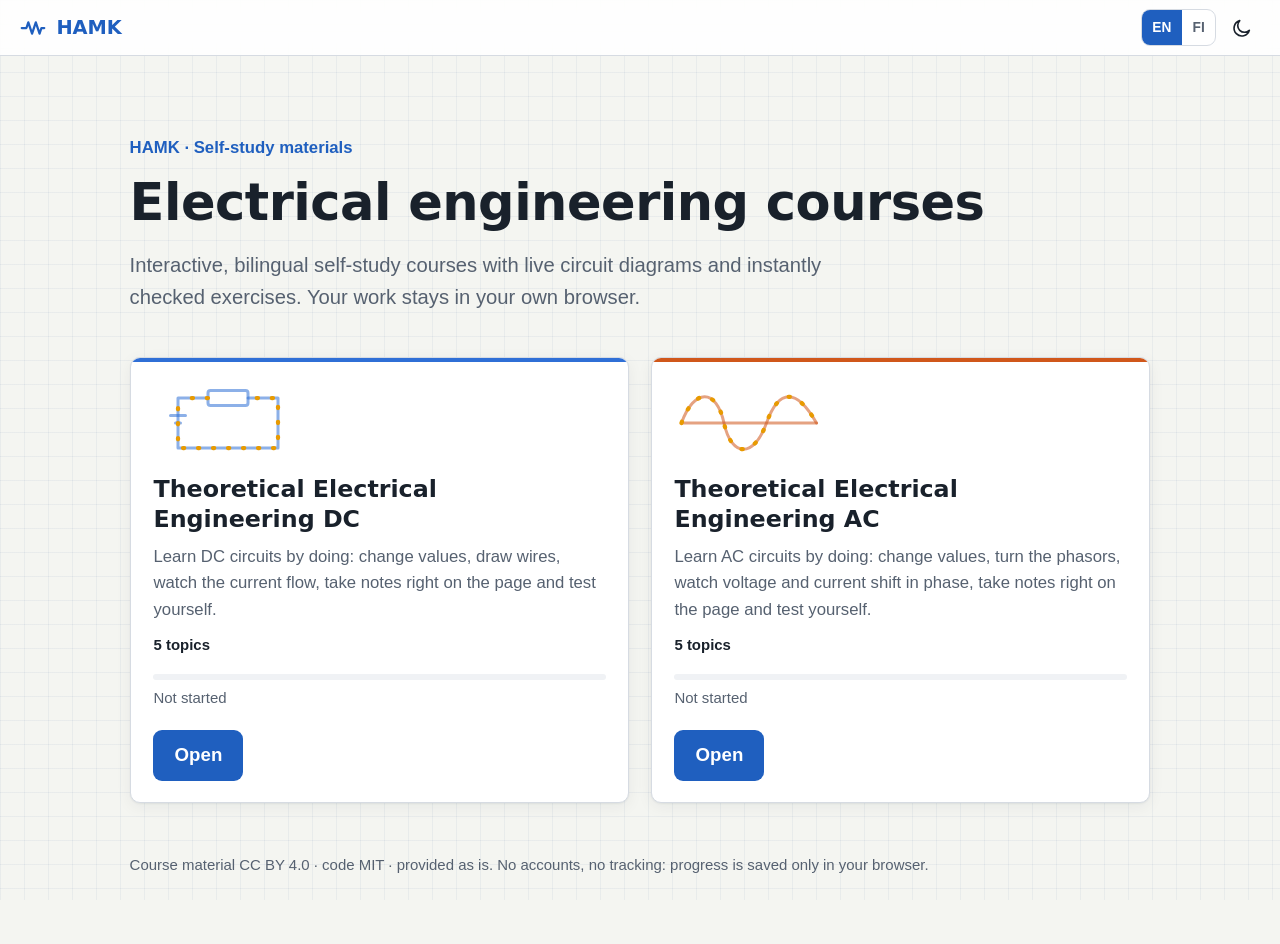
==== index.html @ eafe51d9 "Update courses (source a0dd966)" ====
<!DOCTYPE html>
<html lang="en" data-theme="light">
<head>
<meta charset="utf-8">
<meta http-equiv="Content-Security-Policy" content="default-src 'none'; script-src 'self' 'sha256-cCzrmv+1ZCsikXsDIa3vxdvgiWqW33USmjHxiFGVEnU='; style-src 'self' 'unsafe-inline'; img-src 'self' data: blob:; font-src 'self'; connect-src 'none'; form-action 'none'; base-uri 'none'; object-src 'none'">
<meta name="referrer" content="no-referrer">
<meta name="viewport" content="width=device-width, initial-scale=1, viewport-fit=cover">
<title>Electrical engineering courses · HAMK</title>
<meta name="color-scheme" content="light dark">
<link rel="icon" href="favicon.svg?v=e45cb06618" type="image/svg+xml">
<link rel="stylesheet" href="tokens.css?v=3f46a9041d">
<link rel="stylesheet" href="landing.css?v=b8258953c3">
<script>
  // Apply saved theme/language before first paint to avoid a flash of the wrong theme.
  (function () {
    try {
      var p = JSON.parse(localStorage.getItem('phys.prefs') || '{}');
      document.documentElement.setAttribute('data-theme', p.theme || (matchMedia('(prefers-color-scheme: dark)').matches ? 'dark' : 'light'));
      if (p.lang === 'fi' || p.lang === 'en') document.documentElement.setAttribute('lang', p.lang);
    } catch (e) {}
  })();
</script>
</head>
<body>
<header class="bar">
  <span class="brand">
    <svg viewBox="0 0 32 32" aria-hidden="true"><path d="M4 16h5l2-6 4 12 4-12 4 12 2-6h3" fill="none" stroke="currentColor" stroke-width="2.4" stroke-linejoin="round" stroke-linecap="round"/></svg>
    HAMK
  </span>
  <div class="actions">
    <button type="button" class="lang-btn" id="btn-lang"><span lang="en">EN</span><span lang="fi">FI</span></button>
    <button type="button" class="icon-btn" id="btn-theme">
      <svg class="i-sun" viewBox="0 0 24 24" aria-hidden="true"><circle cx="12" cy="12" r="4.5"/><path d="M12 2v2.5M12 19.5V22M2 12h2.5M19.5 12H22M4.9 4.9l1.8 1.8M17.3 17.3l1.8 1.8M4.9 19.1l1.8-1.8M17.3 6.7l1.8-1.8"/></svg>
      <svg class="i-moon" viewBox="0 0 24 24" aria-hidden="true"><path d="M20 14.5A8.5 8.5 0 1 1 9.5 4a7 7 0 0 0 10.5 10.5z"/></svg>
    </button>
  </div>
</header>

<main>
  <section class="hero">
    <p class="eyebrow" data-i18n="eyebrow">HAMK · Self-study materials</p>
    <h1 data-i18n="title">Electrical engineering courses</h1>
    <p class="lead" data-i18n="intro">Interactive, bilingual self-study courses with live circuit diagrams and instantly checked exercises. Your work stays in your own browser.</p>
  </section>

  <ul class="grid">
    <li class="card card-dc" data-key="tdc.summary" data-topics="5">
      <svg class="art" viewBox="0 0 120 64" aria-hidden="true"><path class="wire" d="M20 12H44M76 12H100V52H20V12"/><rect class="wire" x="44" y="6" width="32" height="12" rx="2"/><path class="wire" d="M14 26H26M18 32H22" /><path class="flow" d="M20 20V52H100V12H76M44 12H20"/></svg>
      <h2 data-i18n="dc.title">Theoretical Electrical Engineering DC</h2>
      <p class="sum" data-i18n="dc.lead"></p>
      <p class="topics" data-i18n="topics"></p>
      <div class="foot">
        <div class="progress" role="progressbar" aria-valuemin="0" aria-valuemax="100"><span></span></div>
        <p class="stat"></p>
      </div>
      <a class="btn" href="dc/index.html"></a>
    </li>
    <li class="card card-ac" data-key="tac.summary" data-topics="5">
      <svg class="art" viewBox="0 0 120 64" aria-hidden="true"><path class="wire" d="M6 32H114"/><path class="wire" d="M6 32C16 4 34 4 40 32S64 60 74 32S98 4 114 32"/><path class="flow" d="M6 32C16 4 34 4 40 32S64 60 74 32S98 4 114 32"/></svg>
      <h2 data-i18n="ac.title">Theoretical Electrical Engineering AC</h2>
      <p class="sum" data-i18n="ac.lead"></p>
      <p class="topics" data-i18n="topics"></p>
      <div class="foot">
        <div class="progress" role="progressbar" aria-valuemin="0" aria-valuemax="100"><span></span></div>
        <p class="stat"></p>
      </div>
      <a class="btn" href="ac/index.html"></a>
    </li>
  </ul>
</main>

<footer class="foot-note"><p data-i18n="footer"></p></footer>
<noscript><p class="noscript">Open the courses: <a href="dc/index.html">DC</a> · <a href="ac/index.html">AC</a></p></noscript>
<script src="landing.js?v=c058199a79"></script>
</body>
</html>
---- tokens.css ----
/* Design tokens. Light = "graph paper", dark = "oscilloscope". All colours used by CSS, SVG and
 * canvas/three.js come from here (JS reads them with TDC.theme.color('--name')). */
:root {
  --font-body: "Segoe UI Variable Text", "Segoe UI", Inter, Roboto, "Helvetica Neue", Arial, system-ui, sans-serif;
  --font-head: "Segoe UI Variable Display", "Segoe UI", Inter, Roboto, system-ui, sans-serif;
  --font-math: "Cambria Math", Cambria, "STIX Two Math", "Latin Modern Math", "Times New Roman", serif;
  --font-mono: "Cascadia Mono", Consolas, "SF Mono", Menlo, ui-monospace, monospace;
  --radius: 10px;
  --radius-sm: 6px;
  --gap: 1rem;
  --wide: 62rem;          /* one width for every section, box and table */
  --header-h: 56px;
  --ease: cubic-bezier(.2, .7, .2, 1);
  /* topic accents (same in both themes, tuned for AA on both surfaces) */
  --t1: #2f6fd6; --t2: #d0571a; --t3: #12936f; --t4: #8250df; --t5: #c4317a;
}

:root[data-theme="light"] {
  color-scheme: light;
  --bg: #f4f5f1;
  --bg-grid: rgba(40, 80, 140, .06);
  --surface: #ffffff;
  --surface-2: #f0f2f5;
  --fg: #19212b;
  --muted: #566170;
  --line: #d6dbe2;
  --primary: #1f5fbf;
  --primary-fg: #ffffff;
  --focus: #1f5fbf;
  --ok: #1e7f4f; --ok-bg: #e5f5ec;
  --bad: #b42318; --bad-bg: #fdecea;
  --warn: #8a5a00; --warn-bg: #fff4d6;
  --info-bg: #eaf1fc;
  --shadow: 0 1px 2px rgba(20, 30, 50, .06), 0 4px 16px rgba(20, 30, 50, .06);
  --shadow-lg: 0 10px 40px rgba(20, 30, 50, .16);
  /* circuit / plot */
  --c-wire: #233142;
  --c-wire-user: #d0571a;
  --c-body-fill: #ffffff;
  --c-grid-dot: #c3cad4;
  --c-flow: #e89a00;
  --c-electron: #1f8fd6;
  --c-label: #19212b;
  --c-value: #1f5fbf;
  --c-display-bg: #0f1a12;
  --c-display-fg: #6dff9e;
  --c-1: #1f5fbf; --c-2: #d0571a; --c-3: #12936f; --c-4: #8250df; --c-5: #c4317a; --c-6: #8a6d00;
  --mark-opacity: .35;
}

:root[data-theme="dark"] {
  color-scheme: dark;
  --bg: #0d131a;
  --bg-grid: rgba(110, 170, 255, .05);
  --surface: #141c26;
  --surface-2: #1b2532;
  --fg: #e4ebf2;
  --muted: #98a6b5;
  --line: #2a3747;
  --primary: #6ea8ff;
  --primary-fg: #08121f;
  --focus: #8dbbff;
  --ok: #5fd39a; --ok-bg: #11291e;
  --bad: #ff8a80; --bad-bg: #2d1514;
  --warn: #ffcf66; --warn-bg: #2b230f;
  --info-bg: #142338;
  --shadow: 0 1px 2px rgba(0, 0, 0, .4), 0 4px 18px rgba(0, 0, 0, .3);
  --shadow-lg: 0 10px 40px rgba(0, 0, 0, .55);
  --c-wire: #c9d6e3;
  --c-wire-user: #ff9b5c;
  --c-body-fill: #141c26;
  --c-grid-dot: #2f3d4e;
  --c-flow: #ffc04d;
  --c-electron: #5cc8ff;
  --c-label: #e4ebf2;
  --c-value: #8dbbff;
  --c-display-bg: #050b07;
  --c-display-fg: #6dff9e;
  --c-1: #6ea8ff; --c-2: #ff9b5c; --c-3: #4fd6a8; --c-4: #b99bff; --c-5: #ff7eb6; --c-6: #e6c84d;
  --mark-opacity: .45;
}
---- landing.css ----
/* Landing page: same tokens, fonts and component feel as the course home. */
*, *::before, *::after { box-sizing: border-box; }
html { font-size: 110%; -webkit-text-size-adjust: 100%; }
body {
  margin: 0; font: 400 1.0625rem/1.6 var(--font-body); color: var(--fg); background: var(--bg);
  background-image: linear-gradient(var(--bg-grid) 1px, transparent 1px), linear-gradient(90deg, var(--bg-grid) 1px, transparent 1px);
  background-size: 24px 24px; background-attachment: fixed;
}
a { color: var(--primary); text-underline-offset: 3px; }
:focus-visible { outline: 3px solid var(--focus); outline-offset: 2px; border-radius: 4px; }

.bar {
  position: sticky; top: 0; z-index: 10; height: var(--header-h); display: flex; align-items: center; justify-content: space-between;
  padding: 0 max(1rem, env(safe-area-inset-left)); background: color-mix(in srgb, var(--surface) 88%, transparent);
  backdrop-filter: saturate(1.4) blur(10px); border-bottom: 1px solid var(--line);
}
.brand { display: flex; align-items: center; gap: .5rem; font: 700 1.1rem var(--font-head); color: var(--primary); }
.brand svg { width: 30px; height: 30px; }
.actions { display: flex; align-items: center; gap: .35rem; }
.icon-btn { width: 40px; height: 40px; display: grid; place-items: center; border: 1px solid transparent; border-radius: 9px; background: transparent; color: var(--fg); cursor: pointer; }
.icon-btn:hover { background: var(--surface-2); border-color: var(--line); }
.icon-btn svg { width: 22px; height: 22px; fill: none; stroke: currentColor; stroke-width: 1.8; stroke-linecap: round; stroke-linejoin: round; }
:root[data-theme="light"] .i-sun, :root[data-theme="dark"] .i-moon { display: none; }
.lang-btn { display: flex; border: 1px solid var(--line); border-radius: 9px; overflow: hidden; background: var(--surface); padding: 0; cursor: pointer; font: 600 .78rem var(--font-body); }
.lang-btn span { padding: .55rem .6rem; color: var(--muted); }
.lang-btn span.on { background: var(--primary); color: var(--primary-fg); }

main { max-width: 62rem; margin: 0 auto; padding: 1rem clamp(1rem, 3vw, 2rem) 2rem; }
.hero { padding: clamp(1rem, 5vw, 3.5rem) 0 1rem; }
.eyebrow { margin: 0; color: var(--primary); font-weight: 600; font-size: .95rem; }
h1 { margin: .2em 0 .3em; font: 700 clamp(1.9rem, 3.2vw + 1rem, 2.9rem)/1.2 var(--font-head); letter-spacing: -.01em; overflow-wrap: anywhere; hyphens: auto; }
:lang(en) h1, :lang(en) .card h2 { hyphens: manual; }
.art { width: 150px; height: 80px; fill: none; stroke-linecap: round; stroke-linejoin: round; }
.art .wire { stroke: var(--accent); stroke-width: 2.4; opacity: .55; }
.art .flow { stroke: var(--c-flow); stroke-width: 3.4; stroke-dasharray: 1 11; animation: flow 1.6s linear infinite; }
@keyframes flow { to { stroke-dashoffset: -12; } }
.lead { font-size: 1.15rem; color: var(--muted); max-width: 40rem; margin: 0; }

.grid { list-style: none; margin: 1.5rem 0 0; padding: 0; display: grid; grid-template-columns: repeat(auto-fit, minmax(min(100%, 19rem), 1fr)); gap: 1.2rem; }
.card {
  --accent: var(--t1); position: relative; display: flex; flex-direction: column; gap: .5rem; padding: 1.4rem 1.3rem 1.2rem; min-width: 0;
  background: var(--surface); border: 1px solid var(--line); border-radius: var(--radius); box-shadow: var(--shadow); overflow: hidden;
  transition: transform .2s var(--ease), box-shadow .2s var(--ease), border-color .2s;
}
.card-ac { --accent: var(--t2); }
.card::before { content: ""; position: absolute; inset: 0 0 auto 0; height: 4px; background: var(--accent); }
.card:hover { transform: translateY(-3px); box-shadow: var(--shadow-lg); border-color: var(--accent); }
.card h2 { margin: .2rem 0 0; font: 650 1.35rem/1.25 var(--font-head); overflow-wrap: anywhere; hyphens: auto; }
.sum { margin: 0; color: var(--muted); font-size: .95rem; flex: 1; }
.topics { margin: 0; font-size: .85rem; font-weight: 600; }
.foot { display: flex; flex-direction: column; gap: .35rem; margin-top: .5rem; }
.progress { height: 6px; border-radius: 99px; background: var(--surface-2); overflow: hidden; }
.progress > span { display: block; height: 100%; width: 0; background: var(--accent); border-radius: inherit; transition: width .6s var(--ease); }
.stat { margin: 0; font-size: .85rem; color: var(--muted); font-variant-numeric: tabular-nums; }
.btn { align-self: flex-start; margin-top: .6rem; padding: .6rem 1.2rem; border-radius: 9px; font-weight: 600; text-decoration: none; background: var(--primary); color: var(--primary-fg); }
.btn:hover { filter: brightness(1.1); }
.foot-note { max-width: 62rem; margin: 0 auto; padding: 0 clamp(1rem, 3vw, 2rem) 3rem; color: var(--muted); font-size: .85rem; }
.noscript { text-align: center; }

@media (prefers-reduced-motion: reduce) {
  *, *::before, *::after { transition: none !important; animation: none !important; }
  .art .flow { stroke-dasharray: 1 11; }
  .card:hover { transform: none; }
}
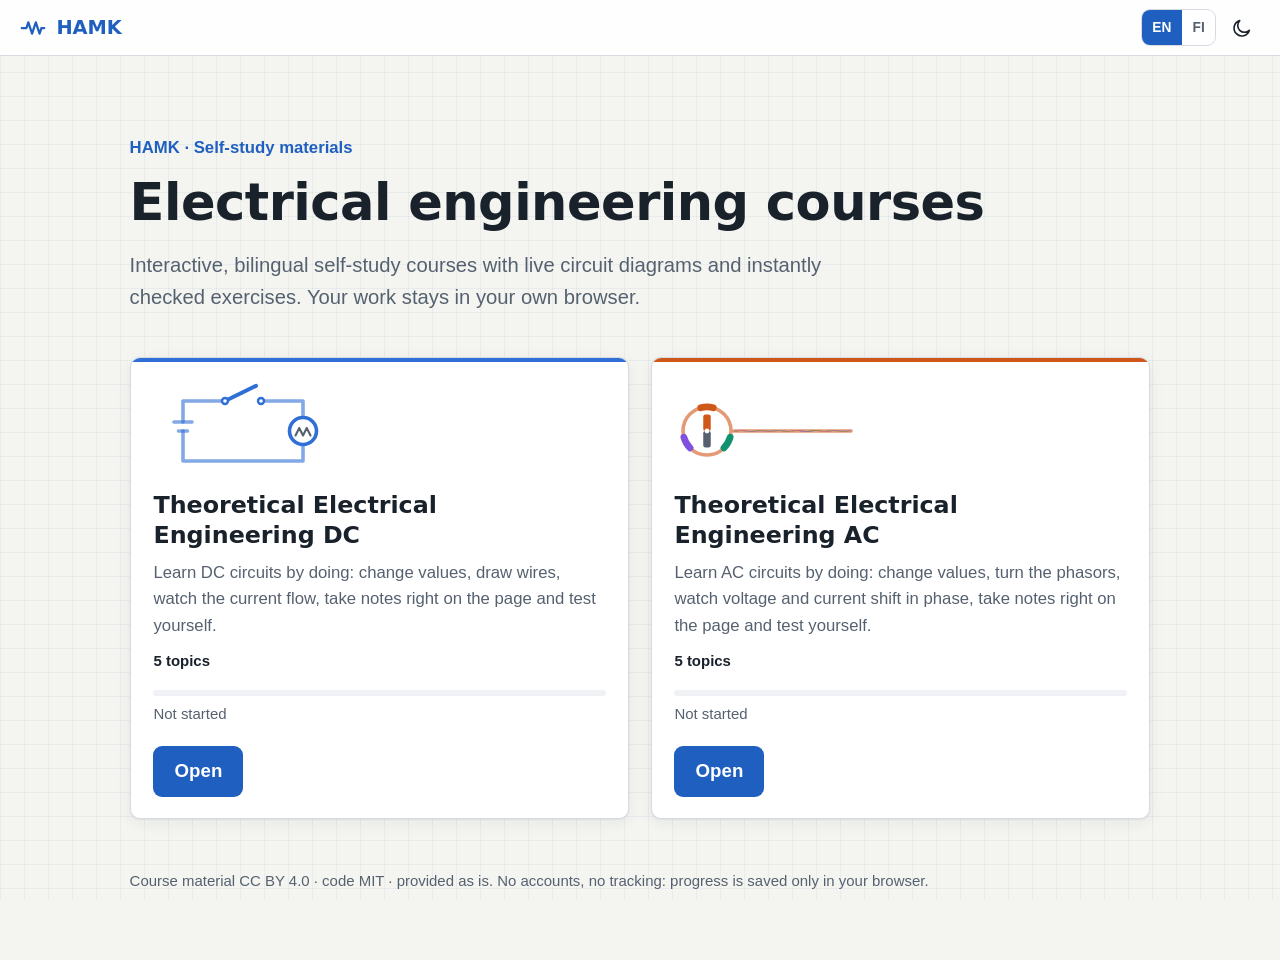
==== commit ae7b9d5c: "Update courses (source 4226402)" ====
--- a/index.html
+++ b/index.html
@@ -9,7 +9,7 @@
 <meta name="color-scheme" content="light dark">
 <link rel="icon" href="favicon.svg?v=e45cb06618" type="image/svg+xml">
 <link rel="stylesheet" href="tokens.css?v=3f46a9041d">
-<link rel="stylesheet" href="landing.css?v=b8258953c3">
+<link rel="stylesheet" href="landing.css?v=f19f15bda4">
 <script>
   // Apply saved theme/language before first paint to avoid a flash of the wrong theme.
   (function () {
@@ -45,7 +45,8 @@
 
   <ul class="grid">
     <li class="card card-dc" data-key="tdc.summary" data-topics="5">
-      <svg class="art" viewBox="0 0 120 64" aria-hidden="true"><path class="wire" d="M20 12H44M76 12H100V52H20V12"/><rect class="wire" x="44" y="6" width="32" height="12" rx="2"/><path class="wire" d="M14 26H26M18 32H22" /><path class="flow" d="M20 20V52H100V12H76M44 12H20"/></svg>
+      <!-- Battery, switch and bulb. Click: the switch closes, then the bulb lights. -->
+      <svg class="art" viewBox="0 0 120 64" aria-hidden="true"><path class="wire" d="M20 26V12H46M74 12H100V23M100 41V52H20V32"/><path class="wire" d="M14 26H26M17 32H23"/><path class="lever" d="M48 12H71"/><circle class="pin" cx="48" cy="12" r="2"/><circle class="pin" cx="72" cy="12" r="2"/><g class="bulb"><path class="rays" d="M100 17V13M111 21l3-3M115 32h4M111 43l3 3M89 21l-3-3M85 32h-4M89 43l-3 3"/><circle class="glass" cx="100" cy="32" r="9"/><path class="filament" d="M95 35l2.5-5 2.5 5 2.5-5 2.5 5"/></g></svg>
       <h2 data-i18n="dc.title">Theoretical Electrical Engineering DC</h2>
       <p class="sum" data-i18n="dc.lead"></p>
       <p class="topics" data-i18n="topics"></p>
@@ -56,7 +57,9 @@
       <a class="btn" href="dc/index.html"></a>
     </li>
     <li class="card card-ac" data-key="tac.summary" data-topics="5">
-      <svg class="art" viewBox="0 0 120 64" aria-hidden="true"><path class="wire" d="M6 32H114"/><path class="wire" d="M6 32C16 4 34 4 40 32S64 60 74 32S98 4 114 32"/><path class="flow" d="M6 32C16 4 34 4 40 32S64 60 74 32S98 4 114 32"/></svg>
+      <!-- Three-phase generator: a magnet rotor inside three coils 120° apart. Click: the rotor spins (one turn per
+           0.5 s) and the three phase voltages grow and travel out, one period per turn. Wave paths: landing.js. -->
+      <svg class="art" viewBox="0 0 120 64" aria-hidden="true"><clipPath id="ac-clip"><rect x="40" y="0" width="80" height="64"/></clipPath><path class="wire" d="M40 32H118"/><g clip-path="url(#ac-clip)"><g class="phases"><path class="phase l1"/><path class="phase l2"/><path class="phase l3"/></g></g><circle class="wire" cx="22" cy="32" r="16"/><path class="coil l1" d="M17.86 16.55A16 16 0 0 1 26.14 16.55"/><path class="coil l2" d="M37.45 36.14A16 16 0 0 1 33.31 43.31"/><path class="coil l3" d="M10.69 43.31A16 16 0 0 1 6.55 36.14"/><g class="rotor"><rect class="pole-s" x="19.5" y="32" width="5" height="11" rx="1.5"/><rect class="pole-n" x="19.5" y="21" width="5" height="11" rx="1.5"/><circle class="axle" cx="22" cy="32" r="1.6"/></g></svg>
       <h2 data-i18n="ac.title">Theoretical Electrical Engineering AC</h2>
       <p class="sum" data-i18n="ac.lead"></p>
       <p class="topics" data-i18n="topics"></p>
@@ -71,6 +74,6 @@
 
 <footer class="foot-note"><p data-i18n="footer"></p></footer>
 <noscript><p class="noscript">Open the courses: <a href="dc/index.html">DC</a> · <a href="ac/index.html">AC</a></p></noscript>
-<script src="landing.js?v=c058199a79"></script>
+<script src="landing.js?v=964d4ce11c"></script>
 </body>
 </html>
--- a/landing.css
+++ b/landing.css
@@ -30,17 +30,44 @@
 .eyebrow { margin: 0; color: var(--primary); font-weight: 600; font-size: .95rem; }
 h1 { margin: .2em 0 .3em; font: 700 clamp(1.9rem, 3.2vw + 1rem, 2.9rem)/1.2 var(--font-head); letter-spacing: -.01em; overflow-wrap: anywhere; hyphens: auto; }
 :lang(en) h1, :lang(en) .card h2 { hyphens: manual; }
-.art { width: 150px; height: 80px; fill: none; stroke-linecap: round; stroke-linejoin: round; }
-.art .wire { stroke: var(--accent); stroke-width: 2.4; opacity: .55; }
-.art .flow { stroke: var(--c-flow); stroke-width: 3.4; stroke-dasharray: 1 11; animation: flow 1.6s linear infinite; }
-@keyframes flow { to { stroke-dashoffset: -12; } }
+.art { width: 180px; height: 96px; fill: none; stroke-linecap: round; stroke-linejoin: round;
+  --ink: var(--accent); --l1: var(--accent); --l2: #12936f; --l3: #8250df; --ink-o: .6; }
+/* Dark theme: lighter strokes, so the drawings do not sink into the dark card */
+:root[data-theme="dark"] .card-dc .art { --ink: #8cb8ff; }
+:root[data-theme="dark"] .card-ac .art { --ink: #ff9d63; --l1: #ff9d63; --l2: #4fdcac; --l3: #b99cff; }
+:root[data-theme="dark"] .art { --ink-o: .9; }
+.art .wire { stroke: var(--ink); stroke-width: 2.4; opacity: var(--ink-o); transition: opacity .3s .3s; }
+.art .pin { fill: var(--surface); stroke: var(--ink); stroke-width: 1.6; }
+.art .lever { stroke: var(--ink); stroke-width: 2.6; transform-box: view-box; transform-origin: 48px 12px; transform: rotate(-26deg); transition: transform .3s var(--ease); }
+.art .glass { stroke: var(--ink); stroke-width: 2.4; fill: var(--surface); transition: fill .25s .3s, filter .25s .3s; }
+.art .filament { stroke: var(--muted); stroke-width: 1.4; transition: stroke .25s .3s; }
+.art .rays { stroke: var(--c-flow); stroke-width: 2.2; opacity: 0; transition: opacity .25s .3s; }
+.art .coil { stroke-width: 4.5; }
+.art .l1 { stroke: var(--l1); } .art .l2 { stroke: var(--l2); } .art .l3 { stroke: var(--l3); }
+.art .rotor { transform-box: view-box; transform-origin: 22px 32px; }
+.art .pole-n { fill: var(--ink); } .art .pole-s { fill: var(--muted); } .art .axle { fill: var(--surface); }
+.art .phases { transform-box: view-box; transform-origin: 0 32px; transform: scaleY(.05); transition: transform .5s var(--ease); }
+.art .phase { stroke-width: 2; }
+/* Click effect (2 s, then the course opens). DC: the switch closes, then the bulb lights.
+   AC: the rotor turns once per 0.5 s and each phase wave moves out one period (37 units) per turn. */
+.card.go .lever { transform: none; }
+.card.go .wire { opacity: 1; }
+.card.go .glass { fill: var(--c-flow); filter: drop-shadow(0 0 6px var(--c-flow)); }
+.card.go .filament { stroke: #fff; }
+.card.go .rays { opacity: 1; animation: glow .5s ease-in-out .55s infinite alternate; }
+@keyframes glow { to { opacity: .45; } }
+.card.go .rotor { animation: spin .5s linear infinite; }
+@keyframes spin { to { transform: rotate(360deg); } }
+.card.go .phases { transform: none; }
+.card.go .phase { animation: flow .5s linear infinite; }
+@keyframes flow { to { transform: translateX(37px); } }
 .lead { font-size: 1.15rem; color: var(--muted); max-width: 40rem; margin: 0; }
 
 .grid { list-style: none; margin: 1.5rem 0 0; padding: 0; display: grid; grid-template-columns: repeat(auto-fit, minmax(min(100%, 19rem), 1fr)); gap: 1.2rem; }
 .card {
   --accent: var(--t1); position: relative; display: flex; flex-direction: column; gap: .5rem; padding: 1.4rem 1.3rem 1.2rem; min-width: 0;
   background: var(--surface); border: 1px solid var(--line); border-radius: var(--radius); box-shadow: var(--shadow); overflow: hidden;
-  transition: transform .2s var(--ease), box-shadow .2s var(--ease), border-color .2s;
+  transition: transform .2s var(--ease), box-shadow .2s var(--ease), border-color .2s; cursor: pointer;
 }
 .card-ac { --accent: var(--t2); }
 .card::before { content: ""; position: absolute; inset: 0 0 auto 0; height: 4px; background: var(--accent); }
@@ -59,6 +86,5 @@
 
 @media (prefers-reduced-motion: reduce) {
   *, *::before, *::after { transition: none !important; animation: none !important; }
-  .art .flow { stroke-dasharray: 1 11; }
   .card:hover { transform: none; }
 }
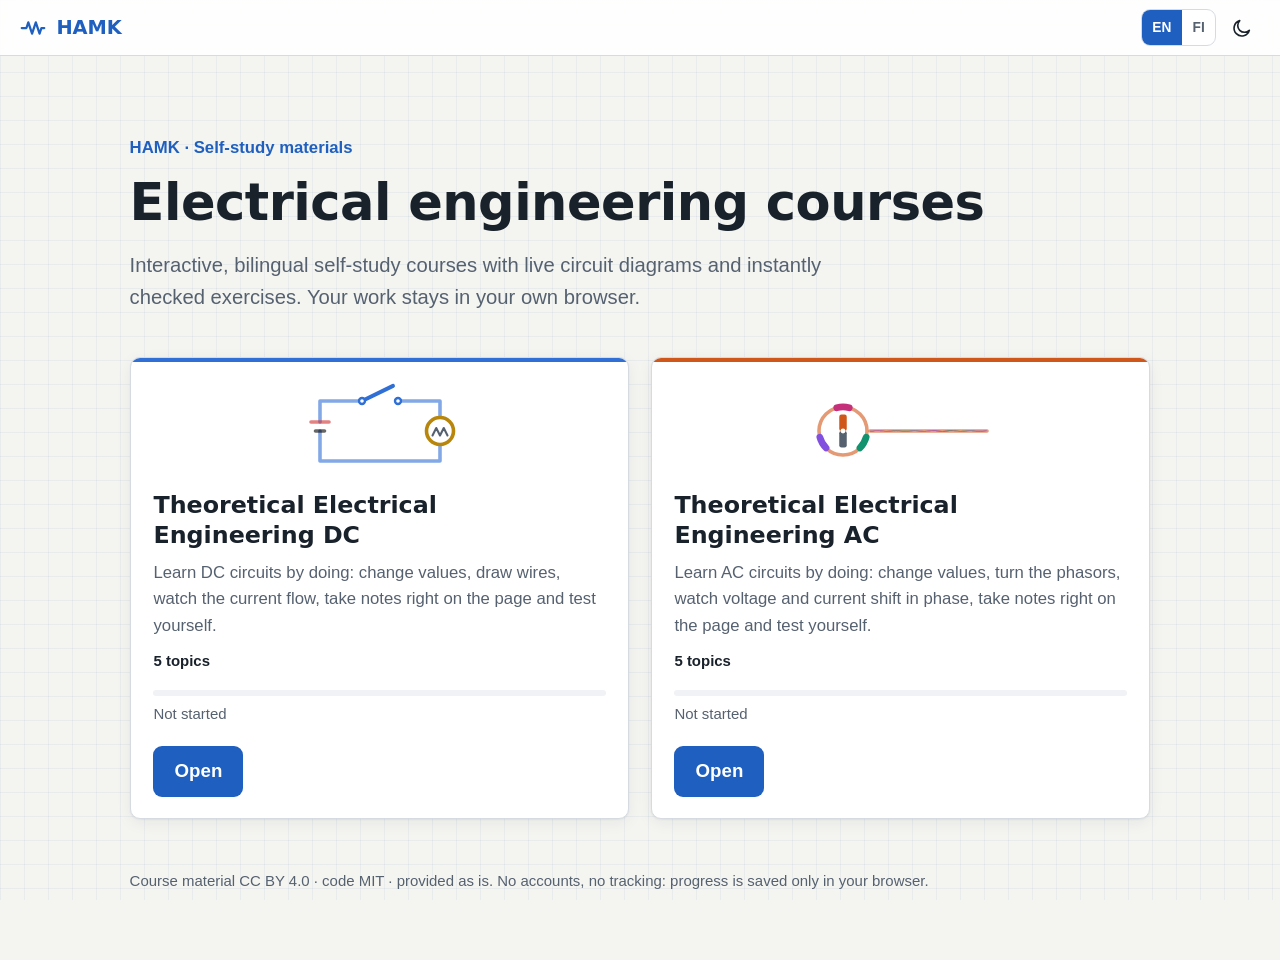
==== commit 8b5a2719: "Update courses (source 9007b7f)" ====
--- a/index.html
+++ b/index.html
@@ -9,7 +9,7 @@
 <meta name="color-scheme" content="light dark">
 <link rel="icon" href="favicon.svg?v=e45cb06618" type="image/svg+xml">
 <link rel="stylesheet" href="tokens.css?v=3f46a9041d">
-<link rel="stylesheet" href="landing.css?v=f19f15bda4">
+<link rel="stylesheet" href="landing.css?v=d6a4bba931">
 <script>
   // Apply saved theme/language before first paint to avoid a flash of the wrong theme.
   (function () {
@@ -46,7 +46,7 @@
   <ul class="grid">
     <li class="card card-dc" data-key="tdc.summary" data-topics="5">
       <!-- Battery, switch and bulb. Click: the switch closes, then the bulb lights. -->
-      <svg class="art" viewBox="0 0 120 64" aria-hidden="true"><path class="wire" d="M20 26V12H46M74 12H100V23M100 41V52H20V32"/><path class="wire" d="M14 26H26M17 32H23"/><path class="lever" d="M48 12H71"/><circle class="pin" cx="48" cy="12" r="2"/><circle class="pin" cx="72" cy="12" r="2"/><g class="bulb"><path class="rays" d="M100 17V13M111 21l3-3M115 32h4M111 43l3 3M89 21l-3-3M85 32h-4M89 43l-3 3"/><circle class="glass" cx="100" cy="32" r="9"/><path class="filament" d="M95 35l2.5-5 2.5 5 2.5-5 2.5 5"/></g></svg>
+      <svg class="art" viewBox="0 0 120 64" aria-hidden="true"><path class="wire" d="M20 26V12H46M74 12H100V23M100 41V52H20V32"/><path class="wire plus" d="M14 26H26"/><path class="wire minus" d="M17 32H23"/><path class="lever" d="M48 12H71"/><circle class="pin" cx="48" cy="12" r="2"/><circle class="pin" cx="72" cy="12" r="2"/><g class="bulb"><path class="rays" d="M100 17V13M111 21l3-3M115 32h4M111 43l3 3M89 21l-3-3M85 32h-4M89 43l-3 3"/><circle class="glass" cx="100" cy="32" r="9"/><path class="filament" d="M95 35l2.5-5 2.5 5 2.5-5 2.5 5"/></g></svg>
       <h2 data-i18n="dc.title">Theoretical Electrical Engineering DC</h2>
       <p class="sum" data-i18n="dc.lead"></p>
       <p class="topics" data-i18n="topics"></p>
--- a/landing.css
+++ b/landing.css
@@ -30,16 +30,18 @@
 .eyebrow { margin: 0; color: var(--primary); font-weight: 600; font-size: .95rem; }
 h1 { margin: .2em 0 .3em; font: 700 clamp(1.9rem, 3.2vw + 1rem, 2.9rem)/1.2 var(--font-head); letter-spacing: -.01em; overflow-wrap: anywhere; hyphens: auto; }
 :lang(en) h1, :lang(en) .card h2 { hyphens: manual; }
-.art { width: 180px; height: 96px; fill: none; stroke-linecap: round; stroke-linejoin: round;
-  --ink: var(--accent); --l1: var(--accent); --l2: #12936f; --l3: #8250df; --ink-o: .6; }
+.art { align-self: center; width: 180px; height: 96px; fill: none; stroke-linecap: round; stroke-linejoin: round;
+  --ink: var(--accent); --l1: var(--t5); --l2: #12936f; --l3: #8250df; --ink-o: .6;
+  --plus: #d32f2f; --minus: #000; --bulb: #b8860b; --bulb-lit: #fff3a8; }
 /* Dark theme: lighter strokes, so the drawings do not sink into the dark card */
-:root[data-theme="dark"] .card-dc .art { --ink: #8cb8ff; }
-:root[data-theme="dark"] .card-ac .art { --ink: #ff9d63; --l1: #ff9d63; --l2: #4fdcac; --l3: #b99cff; }
+:root[data-theme="dark"] .card-dc .art { --ink: #8cb8ff; --plus: #ff5a5a; --minus: #5b6470; --bulb: #c9a227; }
+:root[data-theme="dark"] .card-ac .art { --ink: #ff9d63; --l1: #ff8cc6; --l2: #4fdcac; --l3: #b99cff; }
 :root[data-theme="dark"] .art { --ink-o: .9; }
 .art .wire { stroke: var(--ink); stroke-width: 2.4; opacity: var(--ink-o); transition: opacity .3s .3s; }
+.art .plus { stroke: var(--plus); } .art .minus { stroke: var(--minus); }
 .art .pin { fill: var(--surface); stroke: var(--ink); stroke-width: 1.6; }
 .art .lever { stroke: var(--ink); stroke-width: 2.6; transform-box: view-box; transform-origin: 48px 12px; transform: rotate(-26deg); transition: transform .3s var(--ease); }
-.art .glass { stroke: var(--ink); stroke-width: 2.4; fill: var(--surface); transition: fill .25s .3s, filter .25s .3s; }
+.art .glass { stroke: var(--bulb); stroke-width: 2.4; fill: var(--surface); transition: fill .25s .3s, filter .25s .3s, stroke .25s .3s; }
 .art .filament { stroke: var(--muted); stroke-width: 1.4; transition: stroke .25s .3s; }
 .art .rays { stroke: var(--c-flow); stroke-width: 2.2; opacity: 0; transition: opacity .25s .3s; }
 .art .coil { stroke-width: 4.5; }
@@ -52,7 +54,7 @@
    AC: the rotor turns once per 0.5 s and each phase wave moves out one period (37 units) per turn. */
 .card.go .lever { transform: none; }
 .card.go .wire { opacity: 1; }
-.card.go .glass { fill: var(--c-flow); filter: drop-shadow(0 0 6px var(--c-flow)); }
+.card.go .glass { stroke: var(--bulb-lit); fill: var(--c-flow); filter: drop-shadow(0 0 6px var(--c-flow)); }
 .card.go .filament { stroke: #fff; }
 .card.go .rays { opacity: 1; animation: glow .5s ease-in-out .55s infinite alternate; }
 @keyframes glow { to { opacity: .45; } }
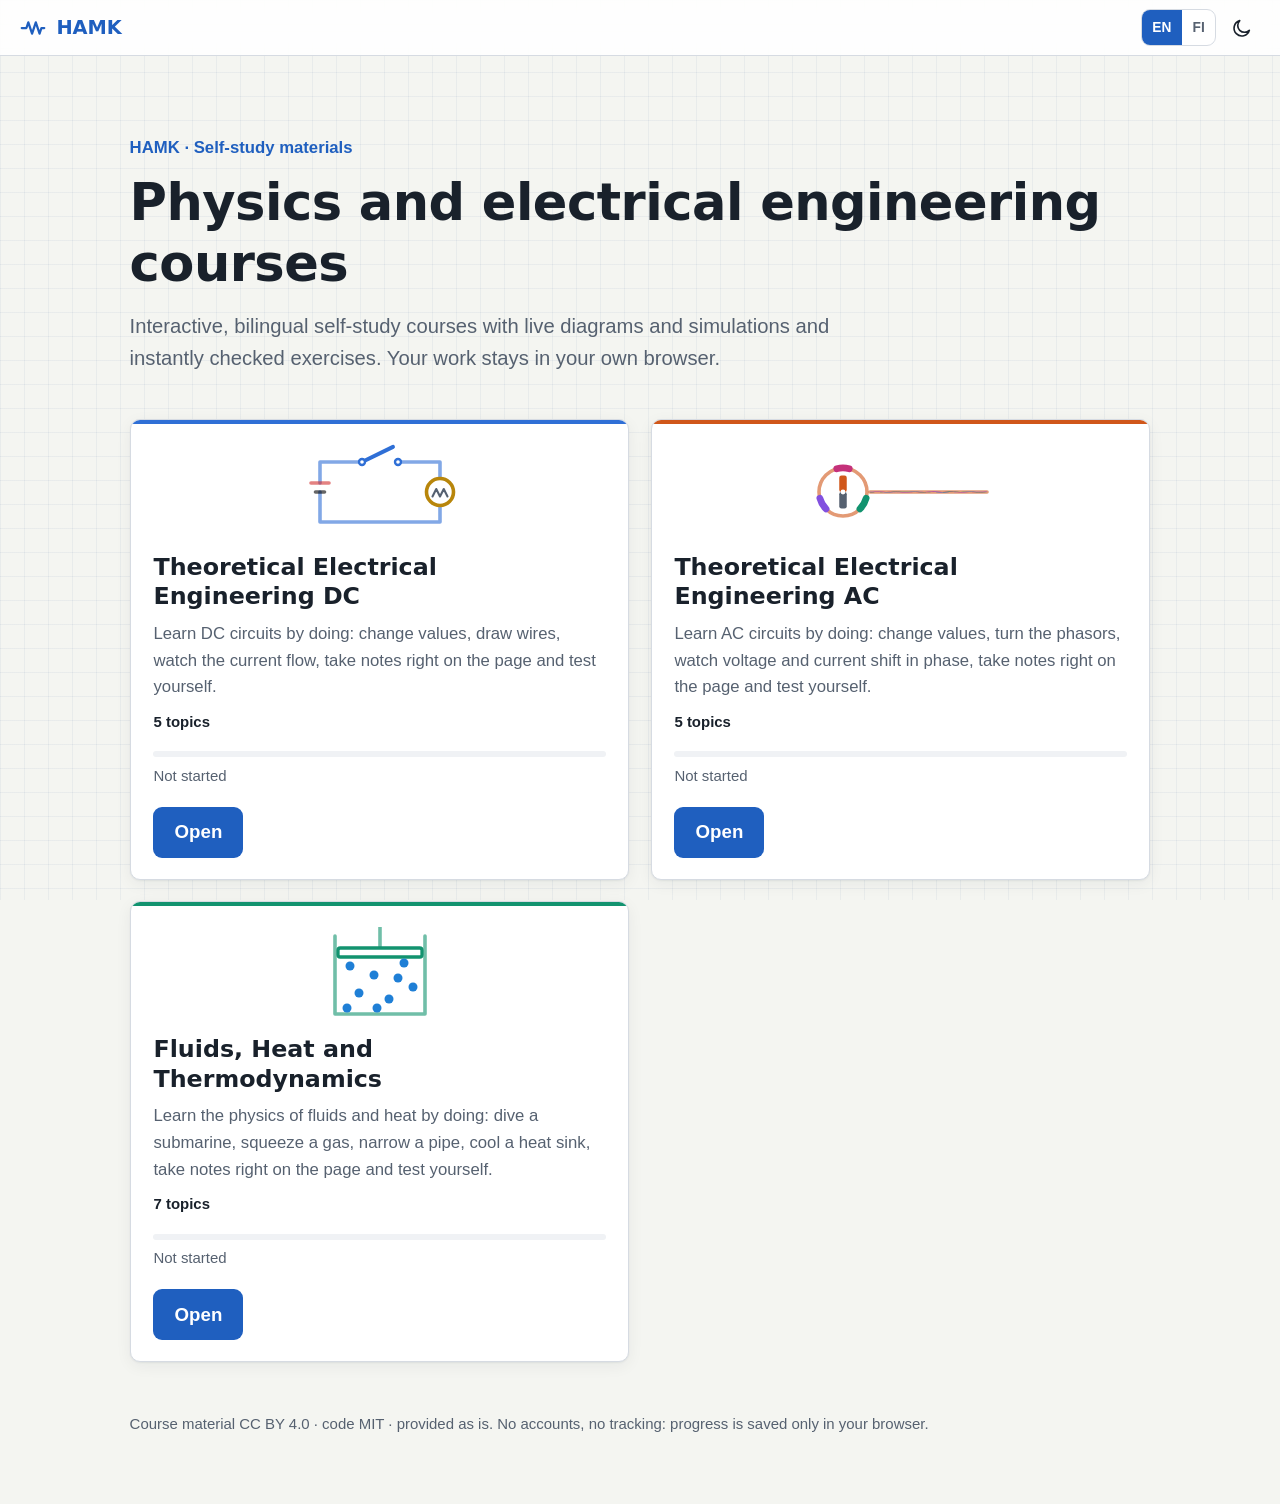
==== commit a0af212b: "Update courses (source 01afd47)" ====
--- a/index.html
+++ b/index.html
@@ -5,11 +5,11 @@
 <meta http-equiv="Content-Security-Policy" content="default-src 'none'; script-src 'self' 'sha256-cCzrmv+1ZCsikXsDIa3vxdvgiWqW33USmjHxiFGVEnU='; style-src 'self' 'unsafe-inline'; img-src 'self' data: blob:; font-src 'self'; connect-src 'none'; form-action 'none'; base-uri 'none'; object-src 'none'">
 <meta name="referrer" content="no-referrer">
 <meta name="viewport" content="width=device-width, initial-scale=1, viewport-fit=cover">
-<title>Electrical engineering courses · HAMK</title>
+<title>Physics and electrical engineering courses · HAMK</title>
 <meta name="color-scheme" content="light dark">
 <link rel="icon" href="favicon.svg?v=e45cb06618" type="image/svg+xml">
 <link rel="stylesheet" href="tokens.css?v=3f46a9041d">
-<link rel="stylesheet" href="landing.css?v=d6a4bba931">
+<link rel="stylesheet" href="landing.css?v=82939b29e1">
 <script>
   // Apply saved theme/language before first paint to avoid a flash of the wrong theme.
   (function () {
@@ -39,8 +39,8 @@
 <main>
   <section class="hero">
     <p class="eyebrow" data-i18n="eyebrow">HAMK · Self-study materials</p>
-    <h1 data-i18n="title">Electrical engineering courses</h1>
-    <p class="lead" data-i18n="intro">Interactive, bilingual self-study courses with live circuit diagrams and instantly checked exercises. Your work stays in your own browser.</p>
+    <h1 data-i18n="title">Physics and electrical engineering courses</h1>
+    <p class="lead" data-i18n="intro">Interactive, bilingual self-study courses with live diagrams and simulations and instantly checked exercises. Your work stays in your own browser.</p>
   </section>
 
   <ul class="grid">
@@ -69,11 +69,24 @@
       </div>
       <a class="btn" href="ac/index.html"></a>
     </li>
+    <li class="card card-thermo" data-key="fht.summary" data-topics="7">
+      <!-- Gas piston. Click: the piston compresses the gas, the molecules crowd together, jitter and turn from blue to red
+           (compression heats the gas). -->
+      <svg class="art" viewBox="0 0 120 64" aria-hidden="true"><path class="wire" d="M30 6V58H90V6"/><g class="piston"><path class="wire" d="M60 0V14"/><rect class="head" x="32" y="14" width="56" height="6" rx="1.5"/></g><g class="m m1"><circle class="mol" cx="40" cy="26" r="3"/></g><g class="m m2"><circle class="mol" cx="56" cy="32" r="3"/></g><g class="m m3"><circle class="mol" cx="76" cy="24" r="3"/></g><g class="m m4"><circle class="mol" cx="46" cy="44" r="3"/></g><g class="m m5"><circle class="mol" cx="66" cy="48" r="3"/></g><g class="m m6"><circle class="mol" cx="82" cy="40" r="3"/></g><g class="m m7"><circle class="mol" cx="38" cy="54" r="3"/></g><g class="m m8"><circle class="mol" cx="58" cy="54" r="3"/></g><g class="m m9"><circle class="mol" cx="72" cy="34" r="3"/></g></svg>
+      <h2 data-i18n="thermo.title">Fluids, Heat and Thermodynamics</h2>
+      <p class="sum" data-i18n="thermo.lead"></p>
+      <p class="topics" data-i18n="topics"></p>
+      <div class="foot">
+        <div class="progress" role="progressbar" aria-valuemin="0" aria-valuemax="100"><span></span></div>
+        <p class="stat"></p>
+      </div>
+      <a class="btn" href="thermo/index.html"></a>
+    </li>
   </ul>
 </main>
 
 <footer class="foot-note"><p data-i18n="footer"></p></footer>
-<noscript><p class="noscript">Open the courses: <a href="dc/index.html">DC</a> · <a href="ac/index.html">AC</a></p></noscript>
-<script src="landing.js?v=964d4ce11c"></script>
+<noscript><p class="noscript">Open the courses: <a href="dc/index.html">DC</a> · <a href="ac/index.html">AC</a> · <a href="thermo/index.html">Thermo</a></p></noscript>
+<script src="landing.js?v=01f1bdc449"></script>
 </body>
 </html>
--- a/landing.css
+++ b/landing.css
@@ -1,92 +1,111 @@
-/* Landing page: same tokens, fonts and component feel as the course home. */
-*, *::before, *::after { box-sizing: border-box; }
-html { font-size: 110%; -webkit-text-size-adjust: 100%; }
-body {
-  margin: 0; font: 400 1.0625rem/1.6 var(--font-body); color: var(--fg); background: var(--bg);
-  background-image: linear-gradient(var(--bg-grid) 1px, transparent 1px), linear-gradient(90deg, var(--bg-grid) 1px, transparent 1px);
-  background-size: 24px 24px; background-attachment: fixed;
-}
-a { color: var(--primary); text-underline-offset: 3px; }
-:focus-visible { outline: 3px solid var(--focus); outline-offset: 2px; border-radius: 4px; }
-
-.bar {
-  position: sticky; top: 0; z-index: 10; height: var(--header-h); display: flex; align-items: center; justify-content: space-between;
-  padding: 0 max(1rem, env(safe-area-inset-left)); background: color-mix(in srgb, var(--surface) 88%, transparent);
-  backdrop-filter: saturate(1.4) blur(10px); border-bottom: 1px solid var(--line);
-}
-.brand { display: flex; align-items: center; gap: .5rem; font: 700 1.1rem var(--font-head); color: var(--primary); }
-.brand svg { width: 30px; height: 30px; }
-.actions { display: flex; align-items: center; gap: .35rem; }
-.icon-btn { width: 40px; height: 40px; display: grid; place-items: center; border: 1px solid transparent; border-radius: 9px; background: transparent; color: var(--fg); cursor: pointer; }
-.icon-btn:hover { background: var(--surface-2); border-color: var(--line); }
-.icon-btn svg { width: 22px; height: 22px; fill: none; stroke: currentColor; stroke-width: 1.8; stroke-linecap: round; stroke-linejoin: round; }
-:root[data-theme="light"] .i-sun, :root[data-theme="dark"] .i-moon { display: none; }
-.lang-btn { display: flex; border: 1px solid var(--line); border-radius: 9px; overflow: hidden; background: var(--surface); padding: 0; cursor: pointer; font: 600 .78rem var(--font-body); }
-.lang-btn span { padding: .55rem .6rem; color: var(--muted); }
-.lang-btn span.on { background: var(--primary); color: var(--primary-fg); }
-
-main { max-width: 62rem; margin: 0 auto; padding: 1rem clamp(1rem, 3vw, 2rem) 2rem; }
-.hero { padding: clamp(1rem, 5vw, 3.5rem) 0 1rem; }
-.eyebrow { margin: 0; color: var(--primary); font-weight: 600; font-size: .95rem; }
-h1 { margin: .2em 0 .3em; font: 700 clamp(1.9rem, 3.2vw + 1rem, 2.9rem)/1.2 var(--font-head); letter-spacing: -.01em; overflow-wrap: anywhere; hyphens: auto; }
-:lang(en) h1, :lang(en) .card h2 { hyphens: manual; }
-.art { align-self: center; width: 180px; height: 96px; fill: none; stroke-linecap: round; stroke-linejoin: round;
-  --ink: var(--accent); --l1: var(--t5); --l2: #12936f; --l3: #8250df; --ink-o: .6;
-  --plus: #d32f2f; --minus: #000; --bulb: #b8860b; --bulb-lit: #fff3a8; }
-/* Dark theme: lighter strokes, so the drawings do not sink into the dark card */
-:root[data-theme="dark"] .card-dc .art { --ink: #8cb8ff; --plus: #ff5a5a; --minus: #5b6470; --bulb: #c9a227; }
-:root[data-theme="dark"] .card-ac .art { --ink: #ff9d63; --l1: #ff8cc6; --l2: #4fdcac; --l3: #b99cff; }
-:root[data-theme="dark"] .art { --ink-o: .9; }
-.art .wire { stroke: var(--ink); stroke-width: 2.4; opacity: var(--ink-o); transition: opacity .3s .3s; }
-.art .plus { stroke: var(--plus); } .art .minus { stroke: var(--minus); }
-.art .pin { fill: var(--surface); stroke: var(--ink); stroke-width: 1.6; }
-.art .lever { stroke: var(--ink); stroke-width: 2.6; transform-box: view-box; transform-origin: 48px 12px; transform: rotate(-26deg); transition: transform .3s var(--ease); }
-.art .glass { stroke: var(--bulb); stroke-width: 2.4; fill: var(--surface); transition: fill .25s .3s, filter .25s .3s, stroke .25s .3s; }
-.art .filament { stroke: var(--muted); stroke-width: 1.4; transition: stroke .25s .3s; }
-.art .rays { stroke: var(--c-flow); stroke-width: 2.2; opacity: 0; transition: opacity .25s .3s; }
-.art .coil { stroke-width: 4.5; }
-.art .l1 { stroke: var(--l1); } .art .l2 { stroke: var(--l2); } .art .l3 { stroke: var(--l3); }
-.art .rotor { transform-box: view-box; transform-origin: 22px 32px; }
-.art .pole-n { fill: var(--ink); } .art .pole-s { fill: var(--muted); } .art .axle { fill: var(--surface); }
-.art .phases { transform-box: view-box; transform-origin: 0 32px; transform: scaleY(.05); transition: transform .5s var(--ease); }
-.art .phase { stroke-width: 2; }
-/* Click effect (2 s, then the course opens). DC: the switch closes, then the bulb lights.
-   AC: the rotor turns once per 0.5 s and each phase wave moves out one period (37 units) per turn. */
-.card.go .lever { transform: none; }
-.card.go .wire { opacity: 1; }
-.card.go .glass { stroke: var(--bulb-lit); fill: var(--c-flow); filter: drop-shadow(0 0 6px var(--c-flow)); }
-.card.go .filament { stroke: #fff; }
-.card.go .rays { opacity: 1; animation: glow .5s ease-in-out .55s infinite alternate; }
-@keyframes glow { to { opacity: .45; } }
-.card.go .rotor { animation: spin .5s linear infinite; }
-@keyframes spin { to { transform: rotate(360deg); } }
-.card.go .phases { transform: none; }
-.card.go .phase { animation: flow .5s linear infinite; }
-@keyframes flow { to { transform: translateX(37px); } }
-.lead { font-size: 1.15rem; color: var(--muted); max-width: 40rem; margin: 0; }
-
-.grid { list-style: none; margin: 1.5rem 0 0; padding: 0; display: grid; grid-template-columns: repeat(auto-fit, minmax(min(100%, 19rem), 1fr)); gap: 1.2rem; }
-.card {
-  --accent: var(--t1); position: relative; display: flex; flex-direction: column; gap: .5rem; padding: 1.4rem 1.3rem 1.2rem; min-width: 0;
-  background: var(--surface); border: 1px solid var(--line); border-radius: var(--radius); box-shadow: var(--shadow); overflow: hidden;
-  transition: transform .2s var(--ease), box-shadow .2s var(--ease), border-color .2s; cursor: pointer;
-}
-.card-ac { --accent: var(--t2); }
-.card::before { content: ""; position: absolute; inset: 0 0 auto 0; height: 4px; background: var(--accent); }
-.card:hover { transform: translateY(-3px); box-shadow: var(--shadow-lg); border-color: var(--accent); }
-.card h2 { margin: .2rem 0 0; font: 650 1.35rem/1.25 var(--font-head); overflow-wrap: anywhere; hyphens: auto; }
-.sum { margin: 0; color: var(--muted); font-size: .95rem; flex: 1; }
-.topics { margin: 0; font-size: .85rem; font-weight: 600; }
-.foot { display: flex; flex-direction: column; gap: .35rem; margin-top: .5rem; }
-.progress { height: 6px; border-radius: 99px; background: var(--surface-2); overflow: hidden; }
-.progress > span { display: block; height: 100%; width: 0; background: var(--accent); border-radius: inherit; transition: width .6s var(--ease); }
-.stat { margin: 0; font-size: .85rem; color: var(--muted); font-variant-numeric: tabular-nums; }
-.btn { align-self: flex-start; margin-top: .6rem; padding: .6rem 1.2rem; border-radius: 9px; font-weight: 600; text-decoration: none; background: var(--primary); color: var(--primary-fg); }
-.btn:hover { filter: brightness(1.1); }
-.foot-note { max-width: 62rem; margin: 0 auto; padding: 0 clamp(1rem, 3vw, 2rem) 3rem; color: var(--muted); font-size: .85rem; }
-.noscript { text-align: center; }
-
-@media (prefers-reduced-motion: reduce) {
-  *, *::before, *::after { transition: none !important; animation: none !important; }
-  .card:hover { transform: none; }
-}
+/* Landing page: same tokens, fonts and component feel as the course home. */
+*, *::before, *::after { box-sizing: border-box; }
+html { font-size: 110%; -webkit-text-size-adjust: 100%; }
+body {
+  margin: 0; font: 400 1.0625rem/1.6 var(--font-body); color: var(--fg); background: var(--bg);
+  background-image: linear-gradient(var(--bg-grid) 1px, transparent 1px), linear-gradient(90deg, var(--bg-grid) 1px, transparent 1px);
+  background-size: 24px 24px; background-attachment: fixed;
+}
+a { color: var(--primary); text-underline-offset: 3px; }
+:focus-visible { outline: 3px solid var(--focus); outline-offset: 2px; border-radius: 4px; }
+
+.bar {
+  position: sticky; top: 0; z-index: 10; height: var(--header-h); display: flex; align-items: center; justify-content: space-between;
+  padding: 0 max(1rem, env(safe-area-inset-left)); background: color-mix(in srgb, var(--surface) 88%, transparent);
+  backdrop-filter: saturate(1.4) blur(10px); border-bottom: 1px solid var(--line);
+}
+.brand { display: flex; align-items: center; gap: .5rem; font: 700 1.1rem var(--font-head); color: var(--primary); }
+.brand svg { width: 30px; height: 30px; }
+.actions { display: flex; align-items: center; gap: .35rem; }
+.icon-btn { width: 40px; height: 40px; display: grid; place-items: center; border: 1px solid transparent; border-radius: 9px; background: transparent; color: var(--fg); cursor: pointer; }
+.icon-btn:hover { background: var(--surface-2); border-color: var(--line); }
+.icon-btn svg { width: 22px; height: 22px; fill: none; stroke: currentColor; stroke-width: 1.8; stroke-linecap: round; stroke-linejoin: round; }
+:root[data-theme="light"] .i-sun, :root[data-theme="dark"] .i-moon { display: none; }
+.lang-btn { display: flex; border: 1px solid var(--line); border-radius: 9px; overflow: hidden; background: var(--surface); padding: 0; cursor: pointer; font: 600 .78rem var(--font-body); }
+.lang-btn span { padding: .55rem .6rem; color: var(--muted); }
+.lang-btn span.on { background: var(--primary); color: var(--primary-fg); }
+
+main { max-width: 62rem; margin: 0 auto; padding: 1rem clamp(1rem, 3vw, 2rem) 2rem; }
+.hero { padding: clamp(1rem, 5vw, 3.5rem) 0 1rem; }
+.eyebrow { margin: 0; color: var(--primary); font-weight: 600; font-size: .95rem; }
+h1 { margin: .2em 0 .3em; font: 700 clamp(1.9rem, 3.2vw + 1rem, 2.9rem)/1.2 var(--font-head); letter-spacing: -.01em; overflow-wrap: anywhere; hyphens: auto; }
+:lang(en) h1, :lang(en) .card h2 { hyphens: manual; }
+.art { align-self: center; width: 180px; height: 96px; fill: none; stroke-linecap: round; stroke-linejoin: round;
+  --ink: var(--accent); --l1: var(--t5); --l2: #12936f; --l3: #8250df; --ink-o: .6;
+  --plus: #d32f2f; --minus: #000; --bulb: #b8860b; --bulb-lit: #fff3a8; }
+/* Dark theme: lighter strokes, so the drawings do not sink into the dark card */
+:root[data-theme="dark"] .card-dc .art { --ink: #8cb8ff; --plus: #ff5a5a; --minus: #5b6470; --bulb: #c9a227; }
+:root[data-theme="dark"] .card-ac .art { --ink: #ff9d63; --l1: #ff8cc6; --l2: #4fdcac; --l3: #b99cff; }
+:root[data-theme="dark"] .art { --ink-o: .9; }
+.art .wire { stroke: var(--ink); stroke-width: 2.4; opacity: var(--ink-o); transition: opacity .3s .3s; }
+.art .plus { stroke: var(--plus); } .art .minus { stroke: var(--minus); }
+.art .pin { fill: var(--surface); stroke: var(--ink); stroke-width: 1.6; }
+.art .lever { stroke: var(--ink); stroke-width: 2.6; transform-box: view-box; transform-origin: 48px 12px; transform: rotate(-26deg); transition: transform .3s var(--ease); }
+.art .glass { stroke: var(--bulb); stroke-width: 2.4; fill: var(--surface); transition: fill .25s .3s, filter .25s .3s, stroke .25s .3s; }
+.art .filament { stroke: var(--muted); stroke-width: 1.4; transition: stroke .25s .3s; }
+.art .rays { stroke: var(--c-flow); stroke-width: 2.2; opacity: 0; transition: opacity .25s .3s; }
+.art .coil { stroke-width: 4.5; }
+.art .l1 { stroke: var(--l1); } .art .l2 { stroke: var(--l2); } .art .l3 { stroke: var(--l3); }
+.art .rotor { transform-box: view-box; transform-origin: 22px 32px; }
+.art .pole-n { fill: var(--ink); } .art .pole-s { fill: var(--muted); } .art .axle { fill: var(--surface); }
+.art .phases { transform-box: view-box; transform-origin: 0 32px; transform: scaleY(.05); transition: transform .5s var(--ease); }
+.art .phase { stroke-width: 2; }
+/* Click effect (2 s, then the course opens). DC: the switch closes, then the bulb lights.
+   AC: the rotor turns once per 0.5 s and each phase wave moves out one period (37 units) per turn. */
+.card.go .lever { transform: none; }
+.card.go .wire { opacity: 1; }
+.card.go .glass { stroke: var(--bulb-lit); fill: var(--c-flow); filter: drop-shadow(0 0 6px var(--c-flow)); }
+.card.go .filament { stroke: #fff; }
+.card.go .rays { opacity: 1; animation: glow .5s ease-in-out .55s infinite alternate; }
+@keyframes glow { to { opacity: .45; } }
+.card.go .rotor { animation: spin .5s linear infinite; }
+@keyframes spin { to { transform: rotate(360deg); } }
+.card.go .phases { transform: none; }
+.card.go .phase { animation: flow .5s linear infinite; }
+@keyframes flow { to { transform: translateX(37px); } }
+.lead { font-size: 1.15rem; color: var(--muted); max-width: 40rem; margin: 0; }
+
+.grid { list-style: none; margin: 1.5rem 0 0; padding: 0; display: grid; grid-template-columns: repeat(auto-fit, minmax(min(100%, 19rem), 1fr)); gap: 1.2rem; }
+.card {
+  --accent: var(--t1); position: relative; display: flex; flex-direction: column; gap: .5rem; padding: 1.4rem 1.3rem 1.2rem; min-width: 0;
+  background: var(--surface); border: 1px solid var(--line); border-radius: var(--radius); box-shadow: var(--shadow); overflow: hidden;
+  transition: transform .2s var(--ease), box-shadow .2s var(--ease), border-color .2s; cursor: pointer;
+}
+.card-ac { --accent: var(--t2); }
+.card-thermo { --accent: var(--t3); }
+/* Thermo: the piston compresses the gas; the molecules crowd into y 41…54 under it, jitter and turn red. */
+.card-thermo .art { --cold: #1f7fd6; --hot: #d6312b; }
+:root[data-theme="dark"] .card-thermo .art { --ink: #7fe0bf; --cold: #5cc8ff; --hot: #ff5f4d; }
+.art .head { fill: var(--surface); stroke: var(--ink); stroke-width: 2.2; }
+.art .piston, .art .m { transform-box: view-box; transition: transform .9s var(--ease); }
+.art .mol { fill: var(--cold); stroke: none; transition: fill .9s var(--ease); }
+.card.go .piston { transform: translateY(18px); }
+.card.go .mol { fill: var(--hot); animation: buzz .12s linear .4s infinite alternate; }
+.card.go .m1 { transform: translateY(15.9px); }
+.card.go .m2 { transform: translateY(12.5px); }
+.card.go .m3 { transform: translateY(17.0px); }
+.card.go .m4 { transform: translateY(5.7px); }
+.card.go .m5 { transform: translateY(3.4px); }
+.card.go .m6 { transform: translateY(7.9px); }
+.card.go .m7 { transform: translateY(0.0px); }
+.card.go .m8 { transform: translateY(0.0px); }
+.card.go .m9 { transform: translateY(11.3px); }
+@keyframes buzz { from { transform: translate(-1px, .6px); } to { transform: translate(1px, -.6px); } }
+.card::before { content: ""; position: absolute; inset: 0 0 auto 0; height: 4px; background: var(--accent); }
+.card:hover { transform: translateY(-3px); box-shadow: var(--shadow-lg); border-color: var(--accent); }
+.card h2 { margin: .2rem 0 0; font: 650 1.35rem/1.25 var(--font-head); overflow-wrap: anywhere; hyphens: auto; }
+.sum { margin: 0; color: var(--muted); font-size: .95rem; flex: 1; }
+.topics { margin: 0; font-size: .85rem; font-weight: 600; }
+.foot { display: flex; flex-direction: column; gap: .35rem; margin-top: .5rem; }
+.progress { height: 6px; border-radius: 99px; background: var(--surface-2); overflow: hidden; }
+.progress > span { display: block; height: 100%; width: 0; background: var(--accent); border-radius: inherit; transition: width .6s var(--ease); }
+.stat { margin: 0; font-size: .85rem; color: var(--muted); font-variant-numeric: tabular-nums; }
+.btn { align-self: flex-start; margin-top: .6rem; padding: .6rem 1.2rem; border-radius: 9px; font-weight: 600; text-decoration: none; background: var(--primary); color: var(--primary-fg); }
+.btn:hover { filter: brightness(1.1); }
+.foot-note { max-width: 62rem; margin: 0 auto; padding: 0 clamp(1rem, 3vw, 2rem) 3rem; color: var(--muted); font-size: .85rem; }
+.noscript { text-align: center; }
+
+@media (prefers-reduced-motion: reduce) {
+  *, *::before, *::after { transition: none !important; animation: none !important; }
+  .card:hover { transform: none; }
+}
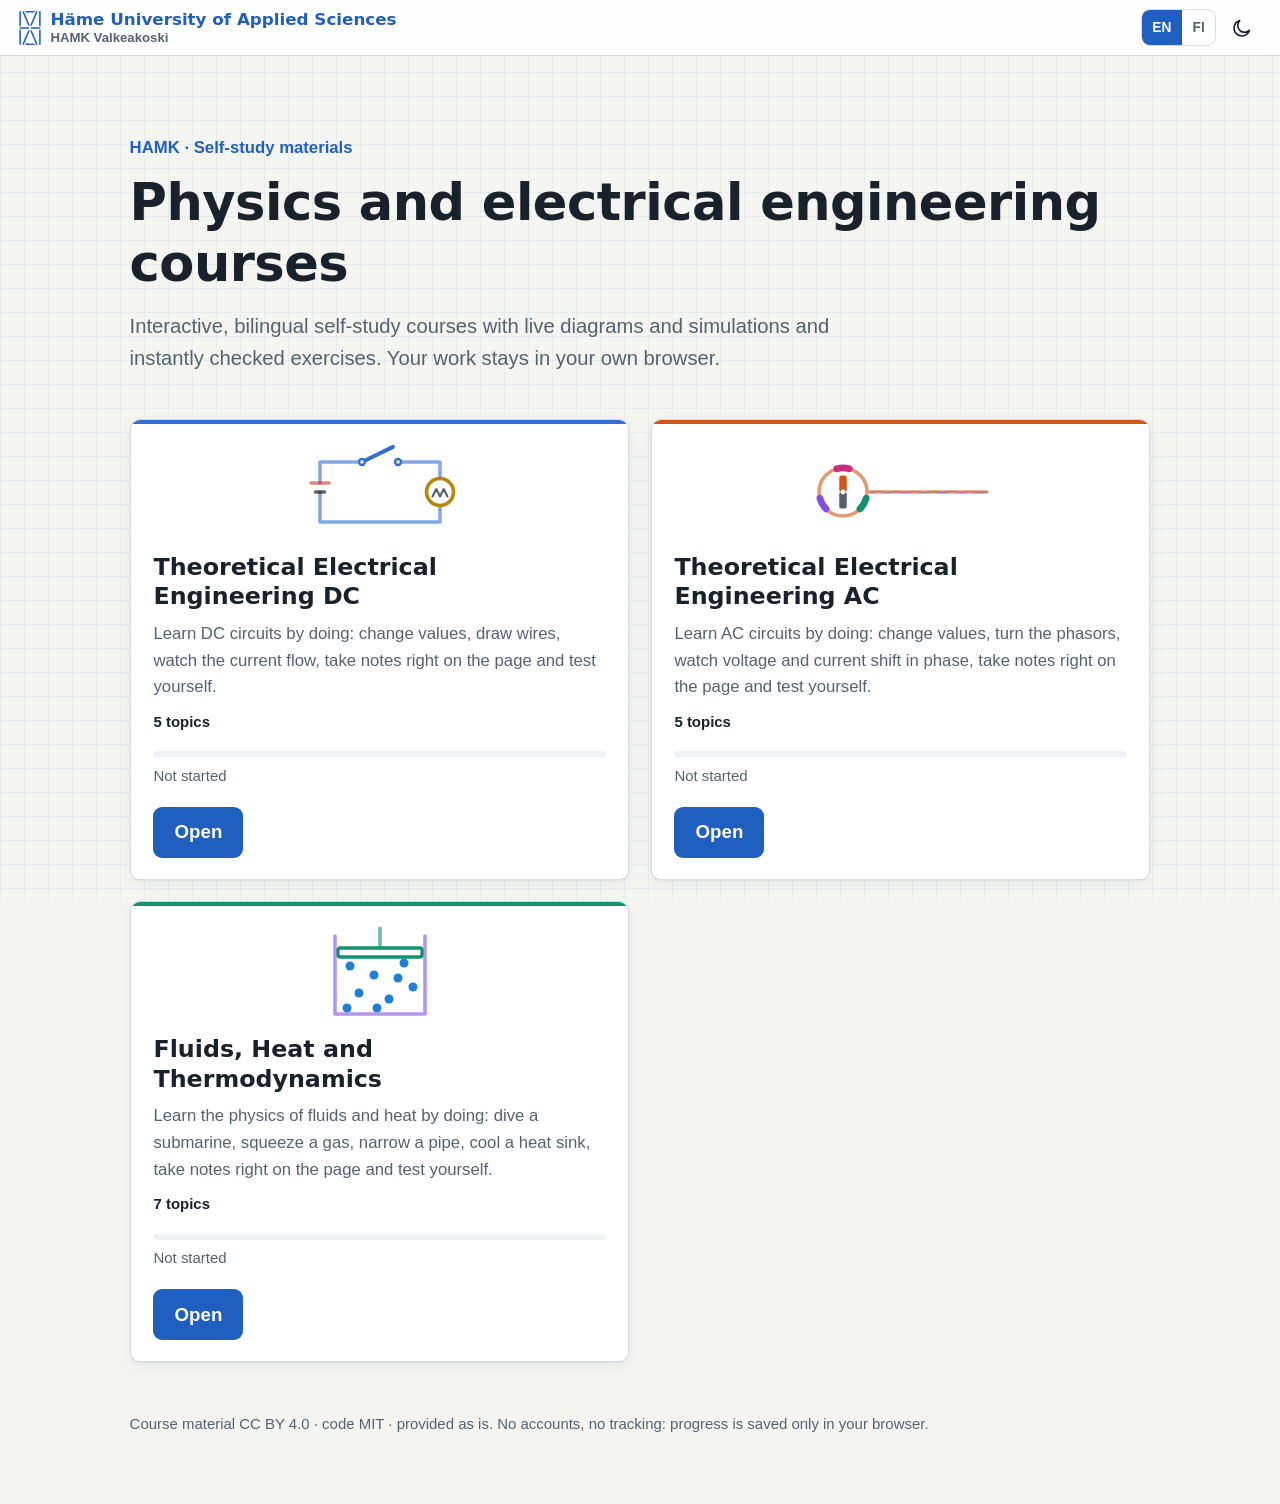
==== commit 2d6f17a5: "Update courses (source 3e921c9)" ====
--- a/index.html
+++ b/index.html
@@ -9,7 +9,7 @@
 <meta name="color-scheme" content="light dark">
 <link rel="icon" href="favicon.svg?v=e45cb06618" type="image/svg+xml">
 <link rel="stylesheet" href="tokens.css?v=3f46a9041d">
-<link rel="stylesheet" href="landing.css?v=82939b29e1">
+<link rel="stylesheet" href="landing.css?v=78cbed7cfd">
 <script>
   // Apply saved theme/language before first paint to avoid a flash of the wrong theme.
   (function () {
@@ -24,8 +24,9 @@
 <body>
 <header class="bar">
   <span class="brand">
-    <svg viewBox="0 0 32 32" aria-hidden="true"><path d="M4 16h5l2-6 4 12 4-12 4 12 2-6h3" fill="none" stroke="currentColor" stroke-width="2.4" stroke-linejoin="round" stroke-linecap="round"/></svg>
-    HAMK
+    <!-- HAMK logo mark, redrawn as strokes so it follows the theme colour. -->
+    <svg viewBox="112 50 222 346" aria-hidden="true"><path d="M128 66V200M128 246V380M318 66V200M318 246V380M185 66H262M185 380H262M128 223H210M236 223H318M158 68L212 194M288 68L234 194M212 252L158 378M234 252L288 378" fill="none" stroke="currentColor" stroke-width="15" stroke-linecap="round"/></svg>
+    <span class="brand-text"><span data-i18n="brand">Häme University of Applied Sciences</span><small>HAMK Valkeakoski</small></span>
   </span>
   <div class="actions">
     <button type="button" class="lang-btn" id="btn-lang"><span lang="en">EN</span><span lang="fi">FI</span></button>
@@ -87,6 +88,6 @@
 
 <footer class="foot-note"><p data-i18n="footer"></p></footer>
 <noscript><p class="noscript">Open the courses: <a href="dc/index.html">DC</a> · <a href="ac/index.html">AC</a> · <a href="thermo/index.html">Thermo</a></p></noscript>
-<script src="landing.js?v=01f1bdc449"></script>
+<script src="landing.js?v=ea6fca44ea"></script>
 </body>
 </html>
--- a/landing.css
+++ b/landing.css
@@ -15,7 +15,11 @@
   backdrop-filter: saturate(1.4) blur(10px); border-bottom: 1px solid var(--line);
 }
 .brand { display: flex; align-items: center; gap: .5rem; font: 700 1.1rem var(--font-head); color: var(--primary); }
-.brand svg { width: 30px; height: 30px; }
+.brand svg { width: 24px; height: 36px; flex: none; }
+.brand-text { display: flex; flex-direction: column; line-height: 1.15; font-size: .95rem; min-width: 0; }
+.brand-text small { font: 600 .75rem var(--font-body); color: var(--muted); }
+.bar { gap: .75rem; }
+@media (max-width: 420px) { .brand-text { font-size: .74rem; } .brand-text small { font-size: .66rem; } }
 .actions { display: flex; align-items: center; gap: .35rem; }
 .icon-btn { width: 40px; height: 40px; display: grid; place-items: center; border: 1px solid transparent; border-radius: 9px; background: transparent; color: var(--fg); cursor: pointer; }
 .icon-btn:hover { background: var(--surface-2); border-color: var(--line); }
@@ -74,8 +78,9 @@
 .card-ac { --accent: var(--t2); }
 .card-thermo { --accent: var(--t3); }
 /* Thermo: the piston compresses the gas; the molecules crowd into y 41…54 under it, jitter and turn red. */
-.card-thermo .art { --cold: #1f7fd6; --hot: #d6312b; }
-:root[data-theme="dark"] .card-thermo .art { --ink: #7fe0bf; --cold: #5cc8ff; --hot: #ff5f4d; }
+.card-thermo .art { --cold: #1f7fd6; --hot: #d6312b; --cyl: var(--t4); }
+:root[data-theme="dark"] .card-thermo .art { --ink: #7fe0bf; --cold: #5cc8ff; --hot: #ff5f4d; --cyl: #b99cff; }
+.card-thermo .art > .wire { stroke: var(--cyl); }   /* cylinder purple; the piston rod (inside .piston) stays --ink green */
 .art .head { fill: var(--surface); stroke: var(--ink); stroke-width: 2.2; }
 .art .piston, .art .m { transform-box: view-box; transition: transform .9s var(--ease); }
 .art .mol { fill: var(--cold); stroke: none; transition: fill .9s var(--ease); }
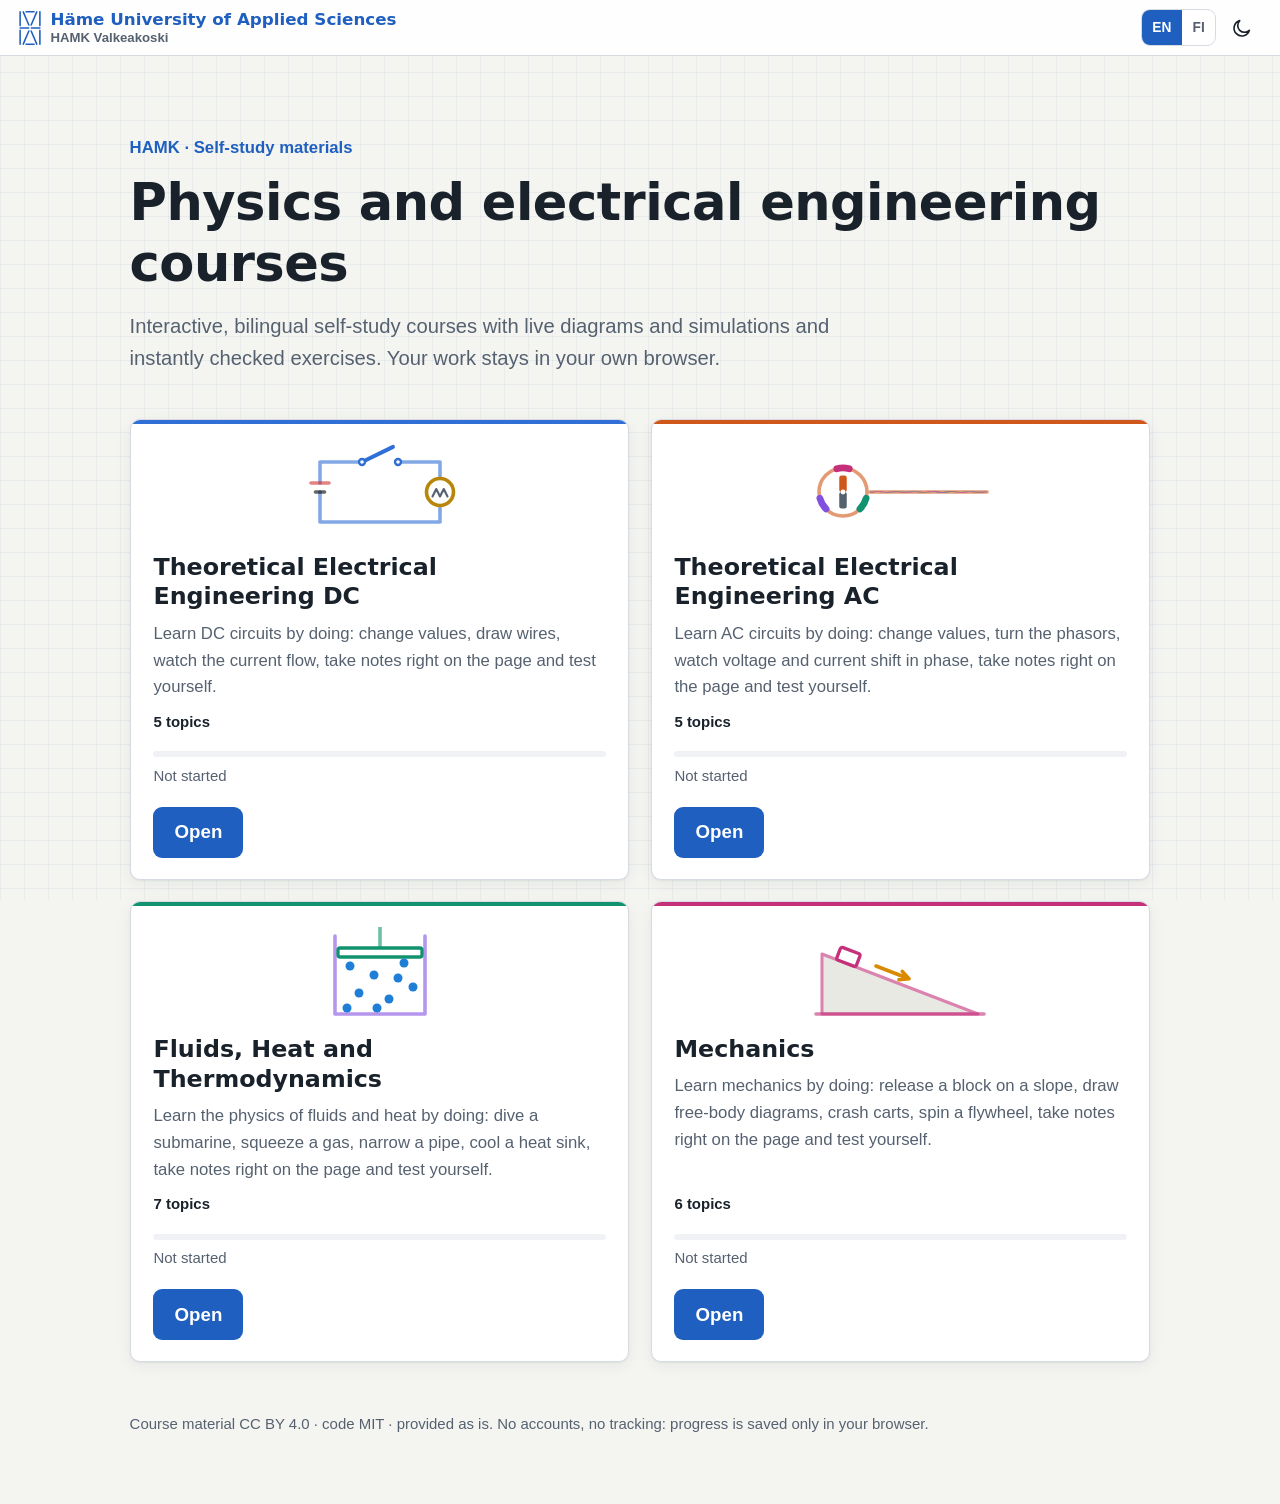
==== commit 56c11822: "Update courses (source bee3379)" ====
--- a/index.html
+++ b/index.html
@@ -9,7 +9,7 @@
 <meta name="color-scheme" content="light dark">
 <link rel="icon" href="favicon.svg?v=e45cb06618" type="image/svg+xml">
 <link rel="stylesheet" href="tokens.css?v=3f46a9041d">
-<link rel="stylesheet" href="landing.css?v=78cbed7cfd">
+<link rel="stylesheet" href="landing.css?v=d655cfb4e8">
 <script>
   // Apply saved theme/language before first paint to avoid a flash of the wrong theme.
   (function () {
@@ -83,11 +83,23 @@
       </div>
       <a class="btn" href="thermo/index.html"></a>
     </li>
+    <li class="card card-mecha" data-key="tmc.summary" data-topics="6">
+      <!-- Block on an incline. Click: the block slides down the slope, speeding up (ease-in), the amber arrow points down the slope. -->
+      <svg class="art" viewBox="0 0 120 64" aria-hidden="true"><path class="ramp" d="M8 58H112L8 18Z"/><path class="wire" d="M4 58H116"/><g class="blk"><g transform="translate(25.6 19.9) rotate(21)"><rect class="body" x="-7" y="-4.5" width="14" height="9" rx="1.5"/></g></g><path class="dir" d="M44 26L66 34.5M59.3 35.2L66 34.5L61.5 29.6"/></svg>
+      <h2 data-i18n="mecha.title">Mechanics</h2>
+      <p class="sum" data-i18n="mecha.lead"></p>
+      <p class="topics" data-i18n="topics"></p>
+      <div class="foot">
+        <div class="progress" role="progressbar" aria-valuemin="0" aria-valuemax="100"><span></span></div>
+        <p class="stat"></p>
+      </div>
+      <a class="btn" href="mecha/index.html"></a>
+    </li>
   </ul>
 </main>
 
 <footer class="foot-note"><p data-i18n="footer"></p></footer>
-<noscript><p class="noscript">Open the courses: <a href="dc/index.html">DC</a> · <a href="ac/index.html">AC</a> · <a href="thermo/index.html">Thermo</a></p></noscript>
-<script src="landing.js?v=ea6fca44ea"></script>
+<noscript><p class="noscript">Open the courses: <a href="dc/index.html">DC</a> · <a href="ac/index.html">AC</a> · <a href="thermo/index.html">Thermo</a> · <a href="mecha/index.html">Mecha</a></p></noscript>
+<script src="landing.js?v=59ec54c79b"></script>
 </body>
 </html>
--- a/landing.css
+++ b/landing.css
@@ -96,6 +96,15 @@
 .card.go .m8 { transform: translateY(0.0px); }
 .card.go .m9 { transform: translateY(11.3px); }
 @keyframes buzz { from { transform: translate(-1px, .6px); } to { transform: translate(1px, -.6px); } }
+.card-mecha { --accent: var(--t5); }
+/* Mecha: the block slides down the slope (s = 62 along u = (0.933, 0.359)), speeding up like a released block. */
+.card-mecha .art { --slope: #d9dccf; --arrow: #d98a00; }
+:root[data-theme="dark"] .card-mecha .art { --ink: #ff8cc6; --slope: #2a3340; --arrow: #ffb53d; }
+.art .ramp { fill: var(--slope); stroke: var(--ink); stroke-width: 2; opacity: var(--ink-o); }
+.art .body { fill: var(--surface); stroke: var(--ink); stroke-width: 2.2; }
+.art .dir { stroke: var(--arrow); stroke-width: 2.4; }
+.art .blk { transform-box: view-box; transition: transform 1.1s cubic-bezier(.55, 0, 1, .45); }
+.card.go .blk { transform: translate(57.8px, 22.3px); }
 .card::before { content: ""; position: absolute; inset: 0 0 auto 0; height: 4px; background: var(--accent); }
 .card:hover { transform: translateY(-3px); box-shadow: var(--shadow-lg); border-color: var(--accent); }
 .card h2 { margin: .2rem 0 0; font: 650 1.35rem/1.25 var(--font-head); overflow-wrap: anywhere; hyphens: auto; }
